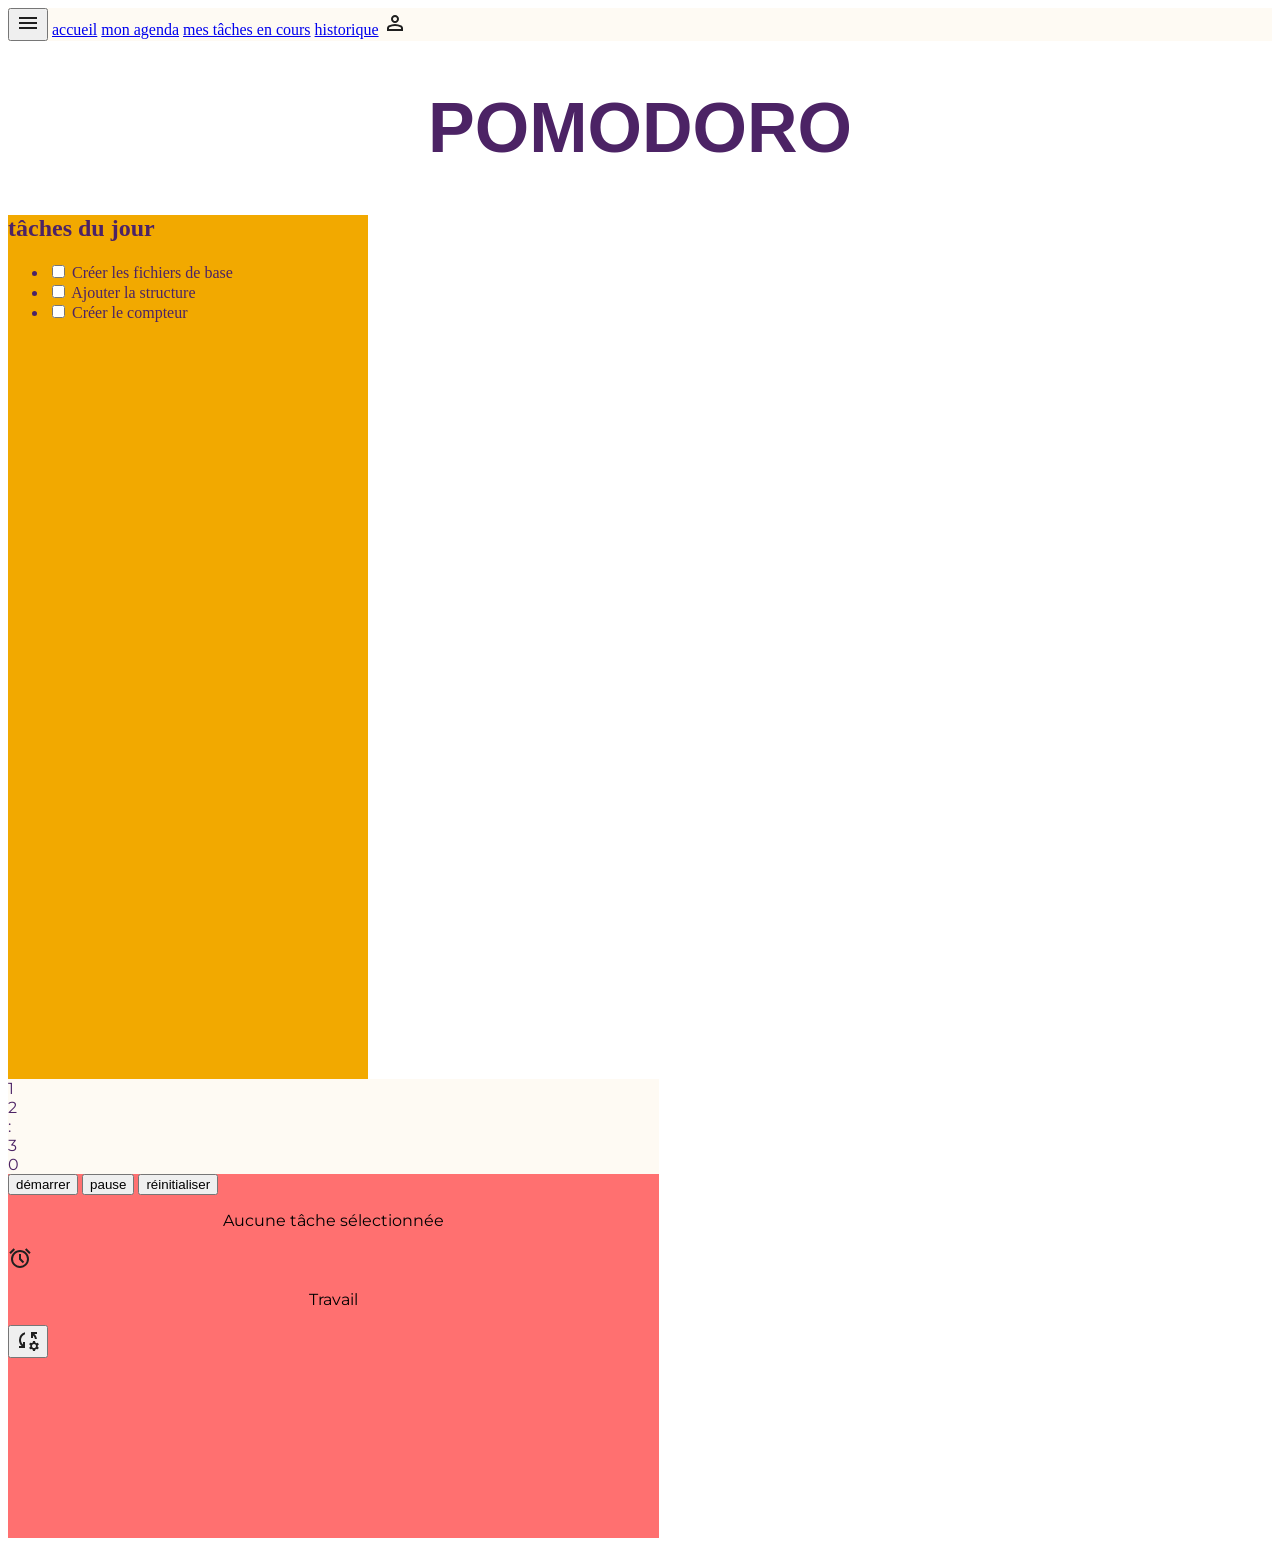
==== index.html @ f7569a86 "Correction de la structure HTML de l'accueil et ajout des icônes" ====
<!DOCTYPE html>
<html lang="fr">
<head>
    <meta charset="UTF-8">
    <meta name="viewport" content="width=device-width, initial-scale=1.0">
    <title>ACCUEIL</title>

   <!--Téléchargement police GoogleFonts titre-->
    <link rel="preconnect" href="https://fonts.googleapis.com">
    <link rel="preconnect" href="https://fonts.gstatic.com" crossorigin>
    <link href="https://fonts.googleapis.com/css2?family=Playwrite+AR+Guides&display=swap" rel="stylesheet">  
    
    <!--Téléchargement police GoogleFonts texte de motivation-->
    <link href="https://fonts.googleapis.com/css2?family=Dancing+Script:wght@400..700&display=swap" rel="stylesheet">

    <!--Téléchargement police GoogleFonts texte classique-->
    <link href="https://fonts.googleapis.com/css2?family=Montserrat:ital,wght@0,100..900;1,100..900&display=swap" rel="stylesheet">
    
    <!--lien vers la page CSS-->
     <link rel="stylesheet" href="./style.css">
</head>

<!------------------------------------------------------------------------------------------------------------------>

<body>
    <header>
    <!--Barre de navigation-->
        <nav class="menu">
            <button type="button" class="btn-burger"><img src="./icones/menu_24dp_1F1F1F_FILL0_wght400_GRAD0_opsz24.svg" alt="Ouvrir le menu">
            </button>
            
            <a href="./index.html">accueil</a>
            <a href="./agenda.html">mon agenda</a>
            <a href="./tache-en-cours.html">mes tâches en cours</a>
            <a href="./historique.html">historique</a>
            <a href="./compte.html"><img src="./icones/person_24dp_1F1F1F_FILL0_wght400_GRAD0_opsz24.svg" alt="Mon compte"></a>
        </nav>
    </header>
<main>
        <!--Titre principal-->
        <h1 class="titre">pomodoro</h1>

        <!--Panneau vertical gauche-->
<aside class="aside">
    <h2 class="titre-aside">tâches du jour</h2>
         <!--Liste à cocher: Tâches dynamiques -->
        <ul>
            <li>
                <input type="checkbox" id="tache-1">
                <label for="tache-1">Créer les fichiers de base</label>
            </li>            
            <li>
                <input type="checkbox" id="tache-2">
                <label for="tache-2">Ajouter la structure</label>
            </li>
            <li>
                <input type="checkbox" id="tache-3">
                <label for="tache-3">Créer le compteur</label>   
            </li>
        </ul>              
</aside>


    <div class="chrono">   
         <!--chronométre-->
        <div class="compteur">
            <div class="cadre" id="dizaine-minutes">1</div>
            <div class="cadre" id="unite-minutes">2</div>
            <div class="cadre">:</div>
            <div class="cadre" id="dizaine-secondes">3</div> 
            <div class="cadre" id="unite-secondes">0</div> 
        </div>
            <!--Boutons-->
        <div class="boutons">
            <button type="button" id="btn-demarrer">démarrer</button>
            <button type="button" id="btn-pause">pause</button>
            <button type="button" id="btn-reinitialiser">réinitialiser</button>
        </div>

    <!--Affichage de la tâche en cours -->
        <p id="explication-tache">Aucune tâche sélectionnée</p>

        <!--Indication phase concernée: travail-pause- alt "" si décorative-->
            <img src="./icones/alarm_30dp_1F1F1F_FILL0_wght400_GRAD0_opsz24.svg" alt="">
        <p id="phase">Travail</p>

        <!--VOIR SI ON PEUX CREER UNE ANIMATION HORLOGE-->

        <button type="button">
        <img src="./icones/rule_settings_24dp_1F1F1F_FILL0_wght400_GRAD0_opsz24.svg" alt="Paramètres">
        </button>
    </div>

</main>
  
    



    <script src="./script.js"></script>
</body>
</html>
---- style.css ----
:root {
/*Variables couleurs principales du site*/
/*Header et certains texte*/
  --couleur-principale: #4C2365;
/*Cadre compteur et certains texte*/
  --couleur-secondaire: #FEFAF3;
/*Fond de l'aside "Gauche"*/
  --couleur-aside: #F2A900;
/*Encadrement compteur et tâches reportées*/ 
  --couleur-taches-reportees: #FF7070;

/*Variables polices du site*/
  --police-titre:"Bungee", sans-serif;
  --police-motivation:"Dancing Script", cursive;
  --police-texte:"Montserrat", sans-serif;

/*variables taille de texte*/
  --taille-police-titre: 70px;
  --taille-police-motivation: 24px;
  --taille-police-texte:16px;
}
/*-----------------------------------------------------------------------------------------------------------*/

/*CSS de la page*/
.menu{
  background-color: var(--couleur-secondaire);
  color: var(--couleur-principale);
}
.header{
    background-color: var(--couleur-principale);
    font-size: 16px;
}
.titre{
    font-size: var(--taille-police-titre);
    font-family: var(--police-titre);
    color: var(--couleur-principale);
    text-align: center;
    text-transform: uppercase;
}
.motivation{
    font-family: var(--police-motivation);
    font-size: var(--taille-police-motivation);
    color: var(--couleur-texte);
    text-align: center;
}
 /*CSS Barre latérale gauche*/  
.aside{
    background-color: var(--couleur-aside);
    width:360px ;
    height: 864px;
}
.titre-aside{
    font-size: var(--taille-police-motivation);
    color: var(--couleur-principale);
}
ul,li{
    color: var(--couleur-principale);
    font-size: var(--taille-police-texte);
}
p{
    color: var(--couleur-texte);
    font-family: var(--police-texte);
    font-size: var(--taille-police-texte);
    text-align: center;
}
.chrono{
  background-color: var(--couleur-taches-reportees);
  width: 651px;
  height: 459px;
}
.compteur{
    background-color: var(--couleur-secondaire);                                                
    
    font-family: var(--police-texte);
    font-size: var(--taille-police-texte);
    color: var(--couleur-principale);
}
.boutons{
  border-radius: 8px;
  color: var(--couleur-principale);
}
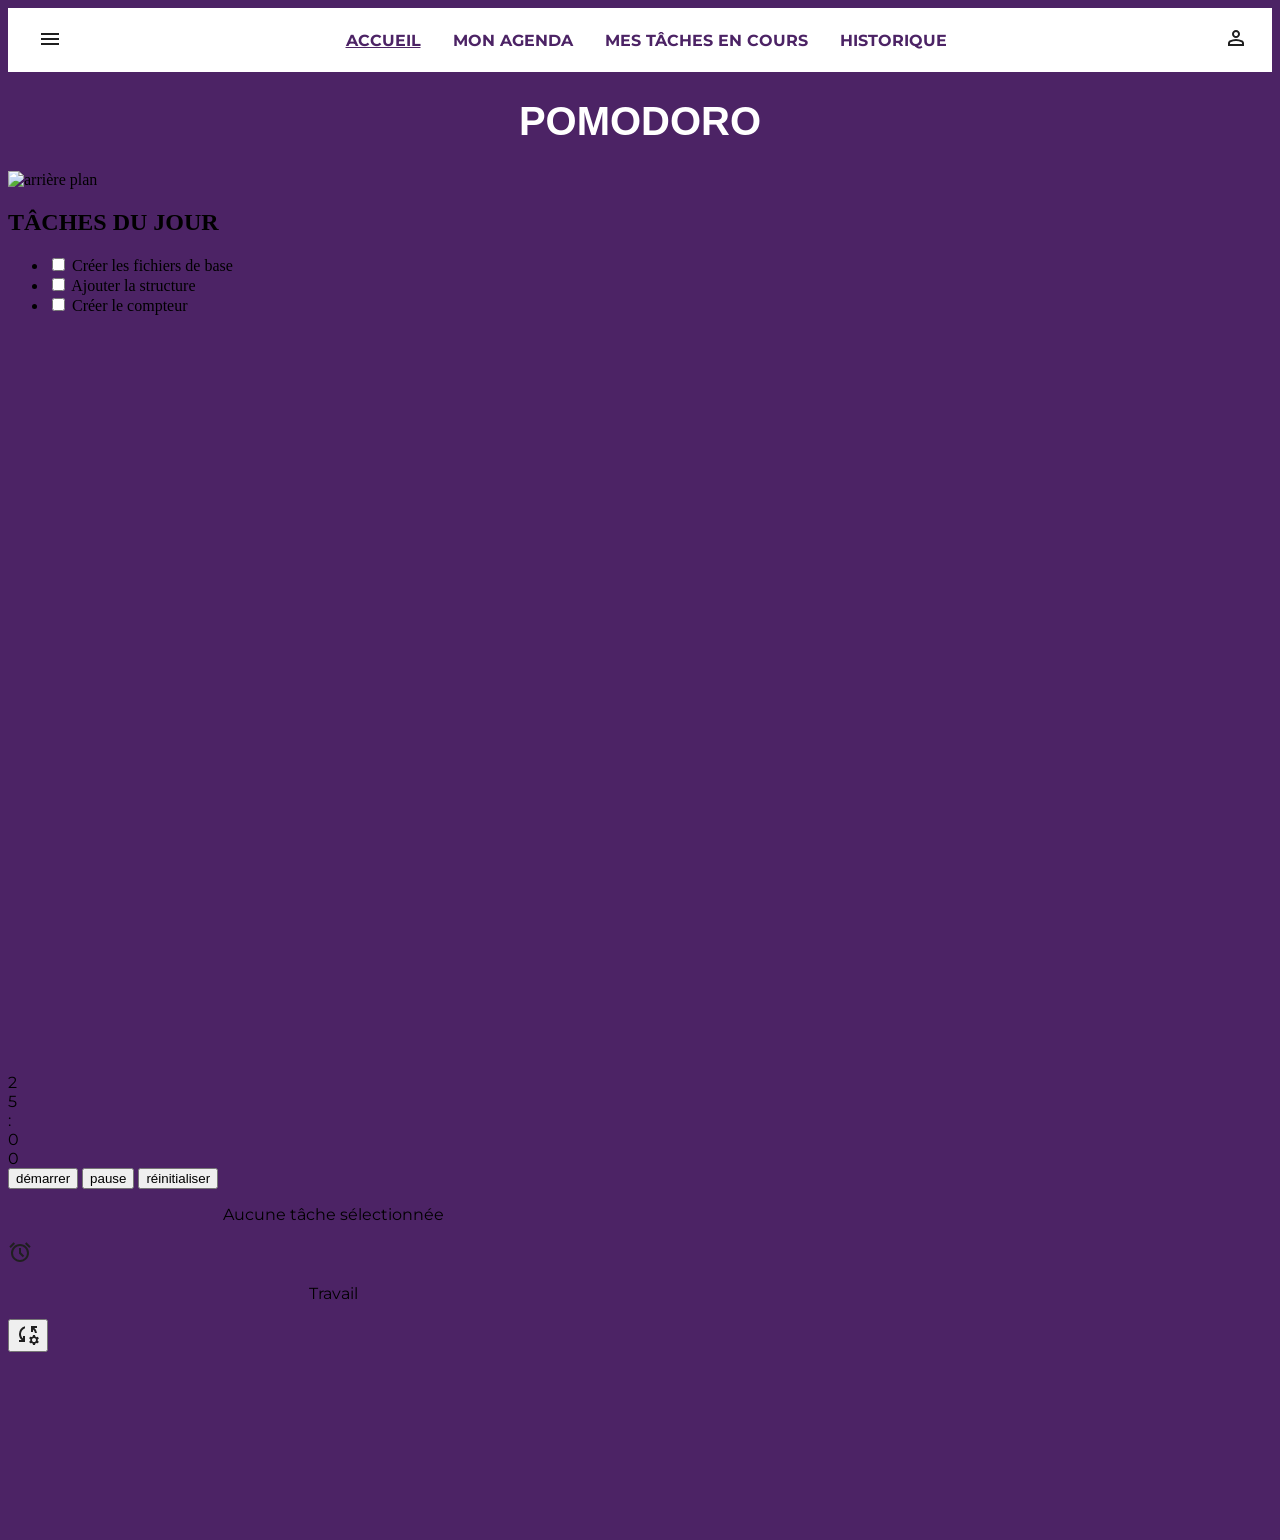
==== commit 1fe7c761: "Mise en forme de la barre de navigation avec flexbox" ====
--- a/index.html
+++ b/index.html
@@ -3,7 +3,7 @@
 <head>
     <meta charset="UTF-8">
     <meta name="viewport" content="width=device-width, initial-scale=1.0">
-    <title>ACCUEIL</title>
+    <title>Pomodoro - Accueil</title>
 
    <!--Téléchargement police GoogleFonts titre-->
     <link rel="preconnect" href="https://fonts.googleapis.com">
@@ -21,28 +21,33 @@
 </head>
 
 <!------------------------------------------------------------------------------------------------------------------>
-
 <body>
+    <!--Entête-->
     <header>
     <!--Barre de navigation-->
         <nav class="menu">
             <button type="button" class="btn-burger"><img src="./icones/menu_24dp_1F1F1F_FILL0_wght400_GRAD0_opsz24.svg" alt="Ouvrir le menu">
             </button>
-            
-            <a href="./index.html">accueil</a>
-            <a href="./agenda.html">mon agenda</a>
-            <a href="./tache-en-cours.html">mes tâches en cours</a>
-            <a href="./historique.html">historique</a>
-            <a href="./compte.html"><img src="./icones/person_24dp_1F1F1F_FILL0_wght400_GRAD0_opsz24.svg" alt="Mon compte"></a>
+            <div class="liens">
+                <a href="./index.html" aria-current="page">accueil</a>
+                <a href="./agenda.html">mon agenda</a>
+                <a href="./tache-en-cours.html">mes tâches en cours</a>
+                <a href="./historique.html">historique</a>
+            </div>
+                <a href="./compte.html"><img src="./icones/person_24dp_1F1F1F_FILL0_wght400_GRAD0_opsz24.svg" alt="Mon compte"></a>
         </nav>
     </header>
-<main>
+
+    <!---------------------------------------------------------------------------------------------------------------->
+    <main>  
         <!--Titre principal-->
         <h1 class="titre">pomodoro</h1>
+        <img src="./images/fond-temporaire.jpg" alt="arrière plan">
 
-        <!--Panneau vertical gauche-->
-<aside class="aside">
-    <h2 class="titre-aside">tâches du jour</h2>
+        <!--Panneaux verticaux -->
+        <div class="panneaux-verticaux">
+    <aside class="aside">
+        <h2 class="titre-aside">tâches du jour</h2>
          <!--Liste à cocher: Tâches dynamiques -->
         <ul>
             <li>
@@ -58,16 +63,16 @@
                 <label for="tache-3">Créer le compteur</label>   
             </li>
         </ul>              
-</aside>
+    </aside>
 
 
     <div class="chrono">   
          <!--chronométre-->
         <div class="compteur">
-            <div class="cadre" id="dizaine-minutes">1</div>
-            <div class="cadre" id="unite-minutes">2</div>
-            <div class="cadre">:</div>
-            <div class="cadre" id="dizaine-secondes">3</div> 
+            <div class="cadre" id="dizaine-minutes">2</div>
+            <div class="cadre" id="unite-minutes">5</div>
+            <div class="separateur">:</div>
+            <div class="cadre" id="dizaine-secondes">0</div> 
             <div class="cadre" id="unite-secondes">0</div> 
         </div>
             <!--Boutons-->
@@ -91,9 +96,9 @@
         </button>
     </div>
 
-</main>
+    </main>
   
-    
+    </div>
 
 
 
--- a/style.css
+++ b/style.css
@@ -1,13 +1,13 @@
 :root {
 /*Variables couleurs principales du site*/
 /*Header et certains texte*/
-  --couleur-principale: #4C2365;
+  --couleur-violet: #4C2365;
 /*Cadre compteur et certains texte*/
-  --couleur-secondaire: #FEFAF3;
+  --couleur-blanc: #FFFFFF;
 /*Fond de l'aside "Gauche"*/
-  --couleur-aside: #F2A900;
+  --couleur-jaune: #F2A900;
 /*Encadrement compteur et tâches reportées*/ 
-  --couleur-taches-reportees: #FF7070;
+  --couleur-rose: #FF7070;
 
 /*Variables polices du site*/
   --police-titre:"Bungee", sans-serif;
@@ -15,33 +15,50 @@
   --police-texte:"Montserrat", sans-serif;
 
 /*variables taille de texte*/
-  --taille-police-titre: 70px;
+  --taille-police-titre: 40px;
   --taille-police-motivation: 24px;
   --taille-police-texte:16px;
 }
 /*-----------------------------------------------------------------------------------------------------------*/
 
 /*CSS de la page*/
+body{
+  background-color: var(--couleur-violet);
+}
 .menu{
-  background-color: var(--couleur-secondaire);
-  color: var(--couleur-principale);
+  background-color: var(--couleur-blanc);
+  display: flex;
+  align-items: center;
+  justify-content: space-between;
+  padding: 0 24px;
+  height: 64px;
 }
-.header{
-    background-color: var(--couleur-principale);
-    font-size: 16px;
+.btn-burger{
+  background: none;
+  border: none;
+  cursor:pointer;
+}
+.liens{
+  display: flex;
+  gap: 32px;
+}
+.liens a{
+  color: var(--couleur-violet);
+  text-decoration: none;
+  font-family: var(--police-texte);
+  font-weight: bold;
+  font-size: var(--taille-police-texte);
+  text-transform: uppercase;
+}
+.liens a[aria-current="page"]{
+  text-decoration: underline;
 }
 .titre{
     font-size: var(--taille-police-titre);
     font-family: var(--police-titre);
-    color: var(--couleur-principale);
+    color: var(--couleur-blanc);
     text-align: center;
     text-transform: uppercase;
-}
-.motivation{
-    font-family: var(--police-motivation);
-    font-size: var(--taille-police-motivation);
-    color: var(--couleur-texte);
-    text-align: center;
 }
  /*CSS Barre latérale gauche*/  
 .aside{
@@ -52,6 +69,7 @@
 .titre-aside{
     font-size: var(--taille-police-motivation);
     color: var(--couleur-principale);
+    text-transform: uppercase;
 }
 ul,li{
     color: var(--couleur-principale);
@@ -77,6 +95,5 @@
 }
 .boutons{
   border-radius: 8px;
-  color: var(--couleur-principale);
-}
-
+  color: var(--couleur-violet);
+}
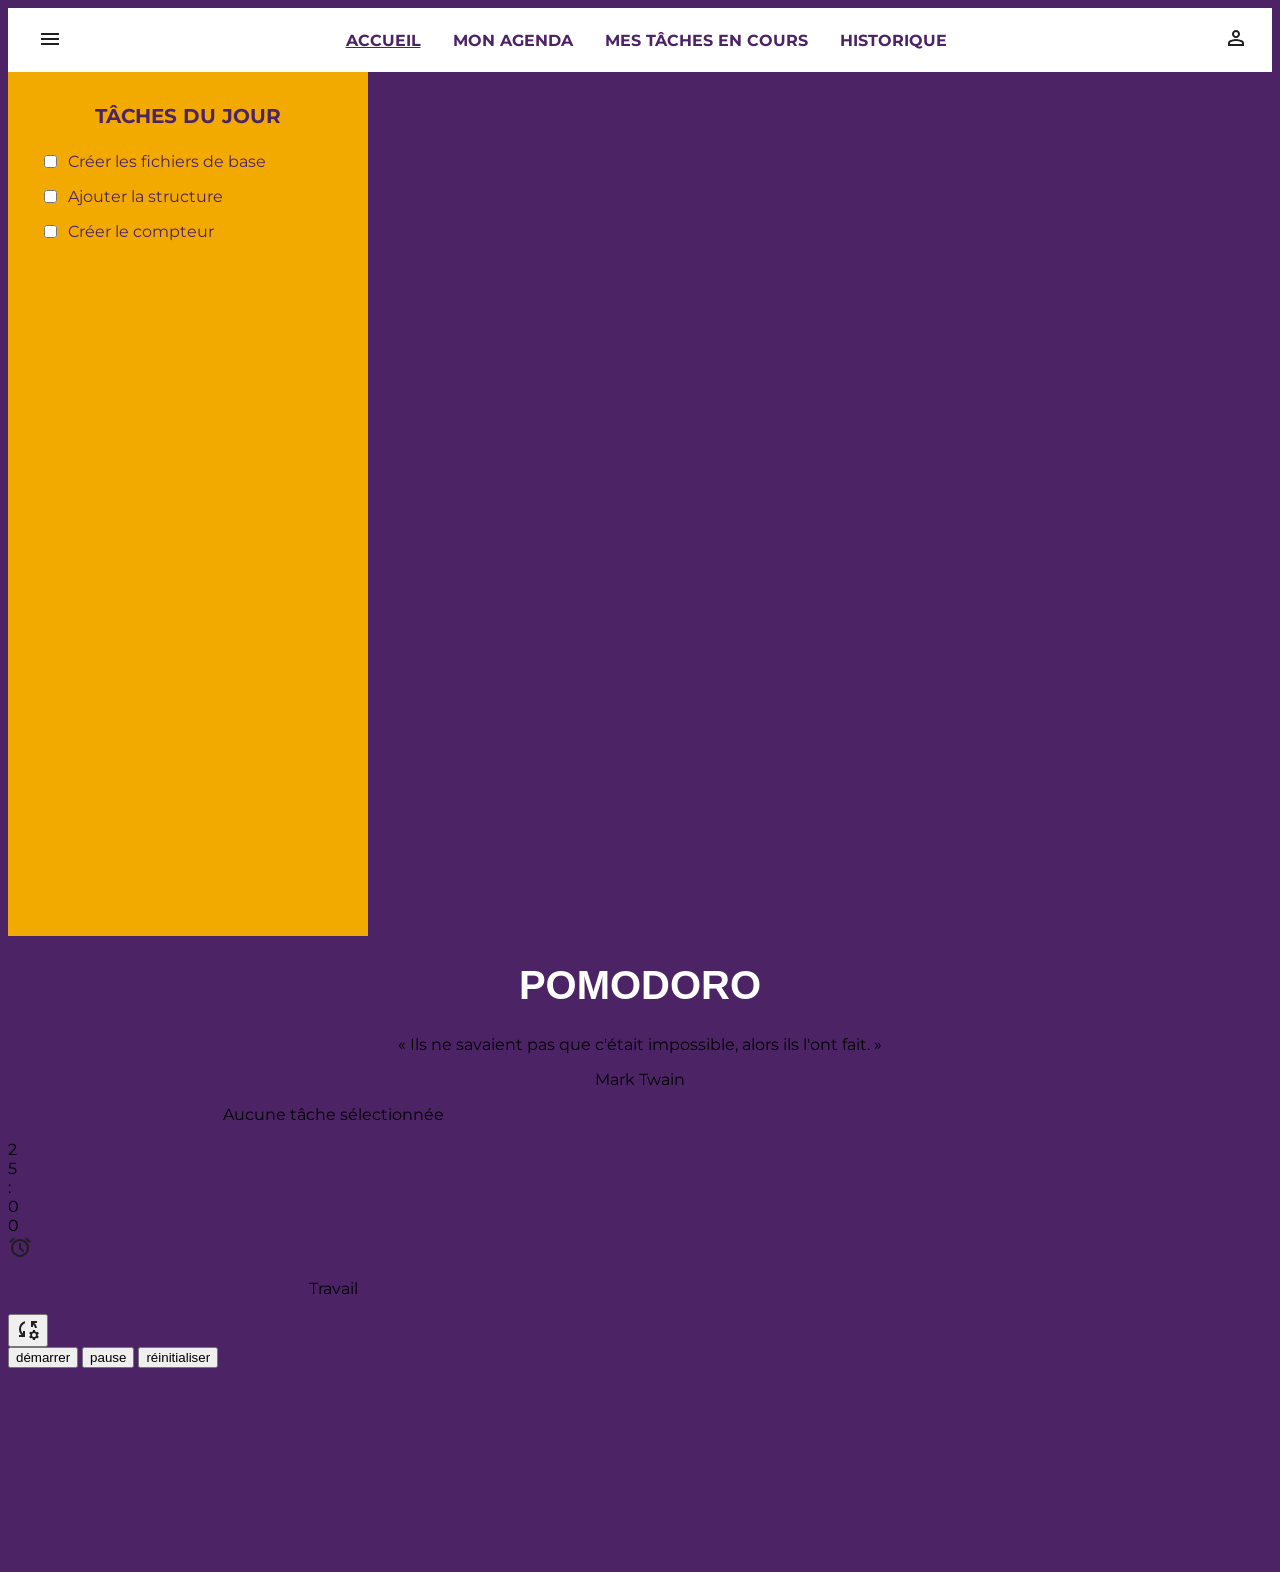
==== commit f6a7280f: "Réorganisation de le structure HTML selon la maquette FIGMA" ====
--- a/index.html
+++ b/index.html
@@ -1,107 +1,133 @@
-<!DOCTYPE html>
+<!doctype html>
 <html lang="fr">
-<head>
-    <meta charset="UTF-8">
-    <meta name="viewport" content="width=device-width, initial-scale=1.0">
+  <head>
+    <meta charset="UTF-8" />
+    <meta name="viewport" content="width=device-width, initial-scale=1.0" />
     <title>Pomodoro - Accueil</title>
 
-   <!--Téléchargement police GoogleFonts titre-->
-    <link rel="preconnect" href="https://fonts.googleapis.com">
-    <link rel="preconnect" href="https://fonts.gstatic.com" crossorigin>
-    <link href="https://fonts.googleapis.com/css2?family=Playwrite+AR+Guides&display=swap" rel="stylesheet">  
-    
+    <!--Téléchargement police GoogleFonts titre-->
+    <link rel="preconnect" href="https://fonts.googleapis.com" />
+    <link rel="preconnect" href="https://fonts.gstatic.com" crossorigin />
+    <link
+      href="https://fonts.googleapis.com/css2?family=Playwrite+AR+Guides&display=swap"
+      rel="stylesheet"
+    />
+
     <!--Téléchargement police GoogleFonts texte de motivation-->
-    <link href="https://fonts.googleapis.com/css2?family=Dancing+Script:wght@400..700&display=swap" rel="stylesheet">
+    <link
+      href="https://fonts.googleapis.com/css2?family=Dancing+Script:wght@400..700&display=swap"
+      rel="stylesheet"
+    />
 
     <!--Téléchargement police GoogleFonts texte classique-->
-    <link href="https://fonts.googleapis.com/css2?family=Montserrat:ital,wght@0,100..900;1,100..900&display=swap" rel="stylesheet">
-    
+    <link
+      href="https://fonts.googleapis.com/css2?family=Montserrat:ital,wght@0,100..900;1,100..900&display=swap"
+      rel="stylesheet"
+    />
+
     <!--lien vers la page CSS-->
-     <link rel="stylesheet" href="./style.css">
-</head>
+    <link rel="stylesheet" href="./style.css" />
+  </head>
 
-<!------------------------------------------------------------------------------------------------------------------>
-<body>
+  <!------------------------------------------------------------------------------------------------------------------>
+  <body>
     <!--Entête-->
     <header>
-    <!--Barre de navigation-->
-        <nav class="menu">
-            <button type="button" class="btn-burger"><img src="./icones/menu_24dp_1F1F1F_FILL0_wght400_GRAD0_opsz24.svg" alt="Ouvrir le menu">
-            </button>
-            <div class="liens">
-                <a href="./index.html" aria-current="page">accueil</a>
-                <a href="./agenda.html">mon agenda</a>
-                <a href="./tache-en-cours.html">mes tâches en cours</a>
-                <a href="./historique.html">historique</a>
-            </div>
-                <a href="./compte.html"><img src="./icones/person_24dp_1F1F1F_FILL0_wght400_GRAD0_opsz24.svg" alt="Mon compte"></a>
-        </nav>
+      <!--Barre de navigation-->
+      <nav class="menu">
+        <button type="button" class="btn-burger">
+          <img
+            src="./icones/menu_24dp_1F1F1F_FILL0_wght400_GRAD0_opsz24.svg"
+            alt="Ouvrir le menu"
+          />
+        </button>
+        <div class="liens">
+          <a href="./index.html" aria-current="page">accueil</a>
+          <a href="./agenda.html">mon agenda</a>
+          <a href="./tache-en-cours.html">mes tâches en cours</a>
+          <a href="./historique.html">historique</a>
+        </div>
+        <a href="./compte.html"
+          ><img
+            src="./icones/person_24dp_1F1F1F_FILL0_wght400_GRAD0_opsz24.svg"
+            alt="Mon compte"
+        /></a>
+      </nav>
     </header>
 
     <!---------------------------------------------------------------------------------------------------------------->
-    <main>  
+    <!--Panneaux verticaux -->
+    <div class="panneaux-verticaux">
+      <aside class="aside">
+        <h2 class="titre-aside">tâches du jour</h2>
+        <!--Liste à cocher: Tâches dynamiques -->
+        <ul>
+          <li>
+            <input type="checkbox" id="tache-1" />
+            <label for="tache-1">Créer les fichiers de base</label>
+          </li>
+          <li>
+            <input type="checkbox" id="tache-2" />
+            <label for="tache-2">Ajouter la structure</label>
+          </li>
+          <li>
+            <input type="checkbox" id="tache-3" />
+            <label for="tache-3">Créer le compteur</label>
+          </li>
+        </ul>
+      </aside>
+
+      <!--contenu principal-->
+      <main>
         <!--Titre principal-->
         <h1 class="titre">pomodoro</h1>
-        <img src="./images/fond-temporaire.jpg" alt="arrière plan">
 
-        <!--Panneaux verticaux -->
-        <div class="panneaux-verticaux">
-    <aside class="aside">
-        <h2 class="titre-aside">tâches du jour</h2>
-         <!--Liste à cocher: Tâches dynamiques -->
-        <ul>
-            <li>
-                <input type="checkbox" id="tache-1">
-                <label for="tache-1">Créer les fichiers de base</label>
-            </li>            
-            <li>
-                <input type="checkbox" id="tache-2">
-                <label for="tache-2">Ajouter la structure</label>
-            </li>
-            <li>
-                <input type="checkbox" id="tache-3">
-                <label for="tache-3">Créer le compteur</label>   
-            </li>
-        </ul>              
-    </aside>
+        <!--Citation et auteur-->
+        <div class="citation">
+          <p>
+            « Ils ne savaient pas que c'était impossible, alors ils l'ont fait.
+            »
+          </p>
+          <p>Mark Twain</p>
+        </div>
 
-
-    <div class="chrono">   
-         <!--chronométre-->
-        <div class="compteur">
+        <!--chronomètre-->
+        <div class="chrono">
+          <!--Affichage de la tâche en cours -->
+          <p id="explication-tache">Aucune tâche sélectionnée</p>
+          <div class="compteur">
             <div class="cadre" id="dizaine-minutes">2</div>
             <div class="cadre" id="unite-minutes">5</div>
             <div class="separateur">:</div>
-            <div class="cadre" id="dizaine-secondes">0</div> 
-            <div class="cadre" id="unite-secondes">0</div> 
-        </div>
-            <!--Boutons-->
-        <div class="boutons">
+            <div class="cadre" id="dizaine-secondes">0</div>
+            <div class="cadre" id="unite-secondes">0</div>
+          </div>
+
+          <!--Indication phase concernée: travail-pause- alt "" si décorative-->
+          <div class="ligne-phase">
+            <img
+              src="./icones/alarm_30dp_1F1F1F_FILL0_wght400_GRAD0_opsz24.svg"
+              alt=""
+            />
+            <p id="phase">Travail</p>
+            <button type="button">
+              <img
+                src="./icones/rule_settings_24dp_1F1F1F_FILL0_wght400_GRAD0_opsz24.svg"
+                alt="Paramètres"
+              />
+            </button>
+            <!--VOIR SI ON PEUX CREER UNE ANIMATION HORLOGE-->
+          </div>
+          <!--Boutons-->
+          <div class="boutons">
             <button type="button" id="btn-demarrer">démarrer</button>
             <button type="button" id="btn-pause">pause</button>
             <button type="button" id="btn-reinitialiser">réinitialiser</button>
+          </div>
         </div>
-
-    <!--Affichage de la tâche en cours -->
-        <p id="explication-tache">Aucune tâche sélectionnée</p>
-
-        <!--Indication phase concernée: travail-pause- alt "" si décorative-->
-            <img src="./icones/alarm_30dp_1F1F1F_FILL0_wght400_GRAD0_opsz24.svg" alt="">
-        <p id="phase">Travail</p>
-
-        <!--VOIR SI ON PEUX CREER UNE ANIMATION HORLOGE-->
-
-        <button type="button">
-        <img src="./icones/rule_settings_24dp_1F1F1F_FILL0_wght400_GRAD0_opsz24.svg" alt="Paramètres">
-        </button>
+      </main>
     </div>
 
-    </main>
-  
-    </div>
-
-
-
     <script src="./script.js"></script>
-</body>
-</html>+  </body>
+</html>
--- a/style.css
+++ b/style.css
@@ -18,6 +18,9 @@
   --taille-police-titre: 40px;
   --taille-police-motivation: 24px;
   --taille-police-texte:16px;
+}
+*{
+  box-sizing: border-box;
 }
 /*-----------------------------------------------------------------------------------------------------------*/
 
@@ -62,18 +65,36 @@
 }
  /*CSS Barre latérale gauche*/  
 .aside{
-    background-color: var(--couleur-aside);
+    background-color: var(--couleur-jaune);
     width:360px ;
     height: 864px;
+    padding: 32px;
+    font-family: var(--police-texte);
+    font-size: var(--taille-police-texte);
+    color: var(--couleur-violet);
 }
 .titre-aside{
-    font-size: var(--taille-police-motivation);
+    font-size: 20px;
     color: var(--couleur-principale);
     text-transform: uppercase;
+    margin: 0 0 24px 0;
+    text-align: center;
 }
-ul,li{
-    color: var(--couleur-principale);
-    font-size: var(--taille-police-texte);
+.aside ul{
+    list-style: none;
+    padding: 0;
+    margin: 0;
+
+}
+ul{
+  display: flex;
+  flex-direction: column;
+  gap: 16px;
+}
+.aside li{
+  display: flex;
+  align-items: center;
+  gap: 8px;
 }
 p{
     color: var(--couleur-texte);
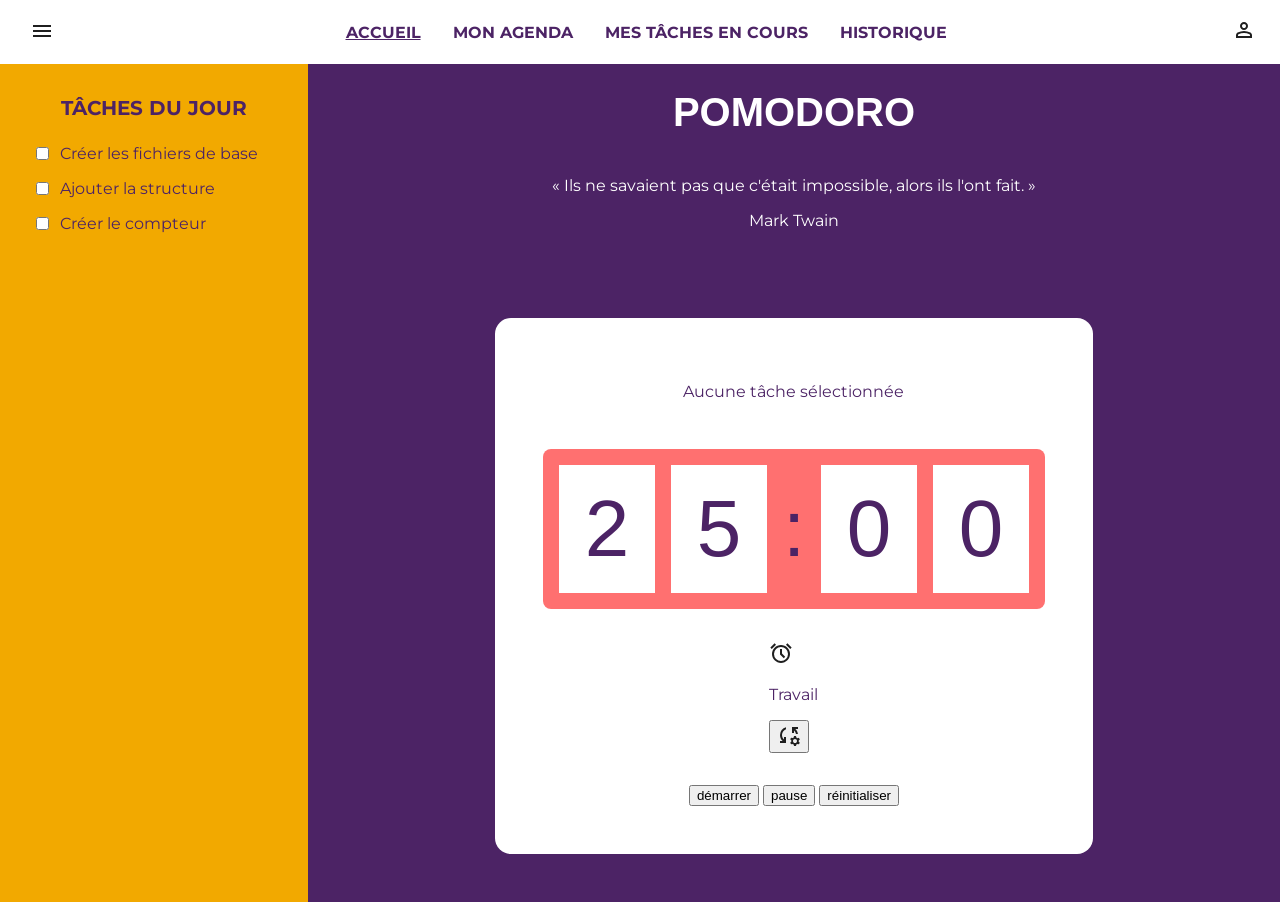
==== commit c0922613: "Mise en forme du compteur" ====
--- a/index.html
+++ b/index.html
@@ -84,11 +84,11 @@
 
         <!--Citation et auteur-->
         <div class="citation">
-          <p>
+          <p id="phrase-du-jour">
             « Ils ne savaient pas que c'était impossible, alors ils l'ont fait.
             »
           </p>
-          <p>Mark Twain</p>
+          <p id="auteur">Mark Twain</p>
         </div>
 
         <!--chronomètre-->
--- a/style.css
+++ b/style.css
@@ -1,34 +1,35 @@
 :root {
-/*Variables couleurs principales du site*/
-/*Header et certains texte*/
-  --couleur-violet: #4C2365;
-/*Cadre compteur et certains texte*/
-  --couleur-blanc: #FFFFFF;
-/*Fond de l'aside "Gauche"*/
-  --couleur-jaune: #F2A900;
-/*Encadrement compteur et tâches reportées*/ 
-  --couleur-rose: #FF7070;
+  /*Variables couleurs principales du site*/
+  /*Header et certains texte*/
+  --couleur-violet: #4c2365;
+  /*Cadre compteur et certains texte*/
+  --couleur-blanc: #ffffff;
+  /*Fond de l'aside "Gauche"*/
+  --couleur-jaune: #f2a900;
+  /*Encadrement compteur et tâches reportées*/
+  --couleur-rose: #ff7070;
 
-/*Variables polices du site*/
-  --police-titre:"Bungee", sans-serif;
-  --police-motivation:"Dancing Script", cursive;
-  --police-texte:"Montserrat", sans-serif;
+  /*Variables polices du site*/
+  --police-titre: "Bungee", sans-serif;
+  --police-motivation: "Dancing Script", cursive;
+  --police-texte: "Montserrat", sans-serif;
 
-/*variables taille de texte*/
+  /*variables taille de texte*/
   --taille-police-titre: 40px;
   --taille-police-motivation: 24px;
-  --taille-police-texte:16px;
+  --taille-police-texte: 16px;
 }
-*{
+* {
   box-sizing: border-box;
 }
 /*-----------------------------------------------------------------------------------------------------------*/
 
 /*CSS de la page*/
-body{
+body {
   background-color: var(--couleur-violet);
+  margin: 0;
 }
-.menu{
+.menu {
   background-color: var(--couleur-blanc);
   display: flex;
   align-items: center;
@@ -36,16 +37,16 @@
   padding: 0 24px;
   height: 64px;
 }
-.btn-burger{
+.btn-burger {
   background: none;
   border: none;
-  cursor:pointer;
+  cursor: pointer;
 }
-.liens{
+.liens {
   display: flex;
   gap: 32px;
 }
-.liens a{
+.liens a {
   color: var(--couleur-violet);
   text-decoration: none;
   font-family: var(--police-texte);
@@ -53,68 +54,102 @@
   font-size: var(--taille-police-texte);
   text-transform: uppercase;
 }
-.liens a[aria-current="page"]{
+.liens a[aria-current="page"] {
   text-decoration: underline;
 }
-.titre{
-    font-size: var(--taille-police-titre);
-    font-family: var(--police-titre);
-    color: var(--couleur-blanc);
-    text-align: center;
-    text-transform: uppercase;
+.titre {
+  margin: 0;
+  height: 96px;
+  display: flex;
+  align-items: center;
+  justify-content: center;
+  font-size: var(--taille-police-titre);
+  font-family: var(--police-titre);
+  color: var(--couleur-blanc);
+  text-transform: uppercase;
 }
- /*CSS Barre latérale gauche*/  
-.aside{
-    background-color: var(--couleur-jaune);
-    width:360px ;
-    height: 864px;
-    padding: 32px;
-    font-family: var(--police-texte);
-    font-size: var(--taille-police-texte);
-    color: var(--couleur-violet);
+/*CSS Barre latérale gauche*/
+.aside {
+  background-color: var(--couleur-jaune);
+  width: 360px;
+  padding: 32px;
+  font-family: var(--police-texte);
+  font-size: var(--taille-police-texte);
+  color: var(--couleur-violet);
 }
-.titre-aside{
-    font-size: 20px;
-    color: var(--couleur-principale);
-    text-transform: uppercase;
-    margin: 0 0 24px 0;
-    text-align: center;
+.titre-aside {
+  font-size: 20px;
+  color: var(--couleur-principale);
+  text-transform: uppercase;
+  margin: 0 0 24px 0;
+  text-align: center;
 }
-.aside ul{
-    list-style: none;
-    padding: 0;
-    margin: 0;
-
+.aside ul {
+  list-style: none;
+  padding: 0;
+  margin: 0;
 }
-ul{
+ul {
   display: flex;
   flex-direction: column;
   gap: 16px;
 }
-.aside li{
+.aside li {
   display: flex;
   align-items: center;
   gap: 8px;
 }
-p{
-    color: var(--couleur-texte);
-    font-family: var(--police-texte);
-    font-size: var(--taille-police-texte);
-    text-align: center;
+.panneaux-verticaux {
+  display: flex;
+  min-height: calc(100vh - 64px);
 }
-.chrono{
-  background-color: var(--couleur-taches-reportees);
-  width: 651px;
-  height: 459px;
+main {
+  flex: 1;
 }
-.compteur{
-    background-color: var(--couleur-secondaire);                                                
-    
-    font-family: var(--police-texte);
-    font-size: var(--taille-police-texte);
-    color: var(--couleur-principale);
+.citation {
+  background-color: #4c2365;
+  width: 972px;
+  height: 94px;
 }
-.boutons{
+.citation p {
+  color: var(--couleur-blanc);
+  font-family: var(--police-texte);
+  font-size: var(--taille-police-texte);
+  text-align: center;
+}
+.chrono {
+  background-color: var(--couleur-blanc);
+  color: var(--couleur-violet);
+  font-family: var(--police-texte);
+  border-radius: 16px;
+  padding: 48px;
+  width: fit-content;
+  margin: 48px auto;
+  display: flex;
+  flex-direction: column;
+  align-items: center;
+  gap: 32px;
+}
+.compteur {
+  background-color: var(--couleur-rose);
+  display: flex;
+  gap: 16px;
+  align-items: center;
+  padding: 16px;
   border-radius: 8px;
+}
+.cadre {
+  background-color: var(--couleur-blanc);
+  font-family: var(--police-titre);
+  display: flex;
+  width: 96px;
+  height: 128px;
+  font-size: 80px;
+  align-items: center;
+  justify-content: center;
+}
+.separateur {
   color: var(--couleur-violet);
-}+  font-family: var(--police-titre);
+  font-size: 80px;
+}
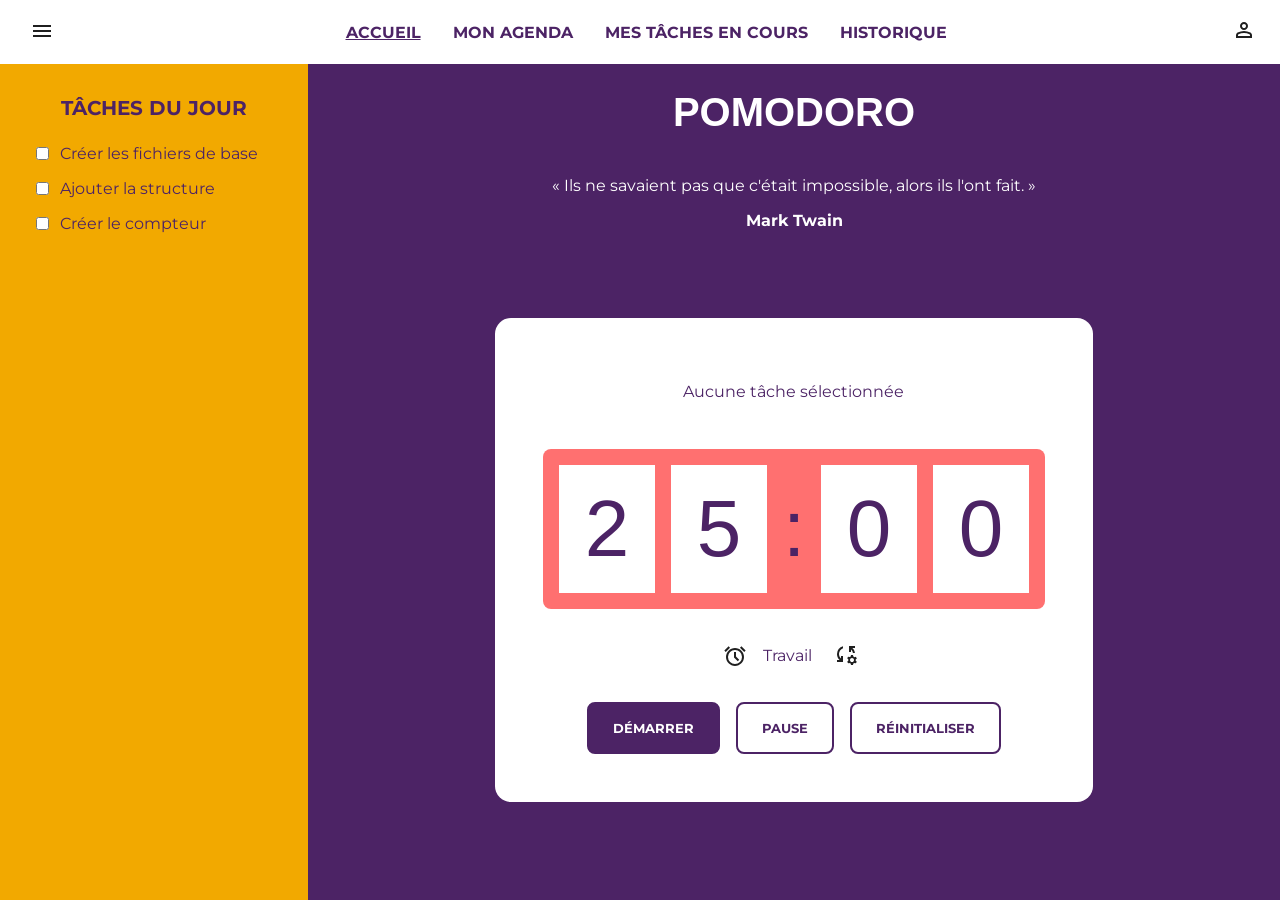
==== commit 2785d50c: "Mise en forme des boutons" ====
--- a/index.html
+++ b/index.html
@@ -88,7 +88,7 @@
             « Ils ne savaient pas que c'était impossible, alors ils l'ont fait.
             »
           </p>
-          <p id="auteur">Mark Twain</p>
+          <p class="auteur" id="auteur-du-jour">Mark Twain</p>
         </div>
 
         <!--chronomètre-->
@@ -120,9 +120,9 @@
           </div>
           <!--Boutons-->
           <div class="boutons">
-            <button type="button" id="btn-demarrer">démarrer</button>
-            <button type="button" id="btn-pause">pause</button>
-            <button type="button" id="btn-reinitialiser">réinitialiser</button>
+            <button class="demarrer" type="button" id="btn-demarrer">démarrer</button>
+            <button class="pause" type="button" id="btn-pause">pause</button>
+            <button class="reinitialiser"type="button" id="btn-reinitialiser">réinitialiser</button>
           </div>
         </div>
       </main>
--- a/style.css
+++ b/style.css
@@ -117,6 +117,9 @@
   font-size: var(--taille-police-texte);
   text-align: center;
 }
+.auteur{
+  font-weight: bold;
+}
 .chrono {
   background-color: var(--couleur-blanc);
   color: var(--couleur-violet);
@@ -153,3 +156,38 @@
   font-family: var(--police-titre);
   font-size: 80px;
 }
+.ligne-phase {
+  display: flex;
+  align-items: center;
+  gap: 16px;
+}
+.ligne-phase button {
+  background: none;
+  border: none;
+  cursor: pointer;
+}
+.ligne-phase p{
+  color: var(--couleur-violet);
+ margin: 0;
+}
+.boutons{
+  display: flex;
+  align-items: center;
+  gap: 16px;
+}
+.boutons button{
+  padding: 16px 24px;
+  border-radius: 8px;
+  font-family: var(--police-texte);
+  text-transform: uppercase;
+  font-weight: bold;
+  cursor: pointer;
+  background-color: var(--couleur-blanc);
+  color: var(--couleur-violet);
+  border: 2px solid var(--couleur-violet);
+}
+.boutons .demarrer{
+  background-color: var(--couleur-violet);
+  color: var(--couleur-blanc);
+}
+
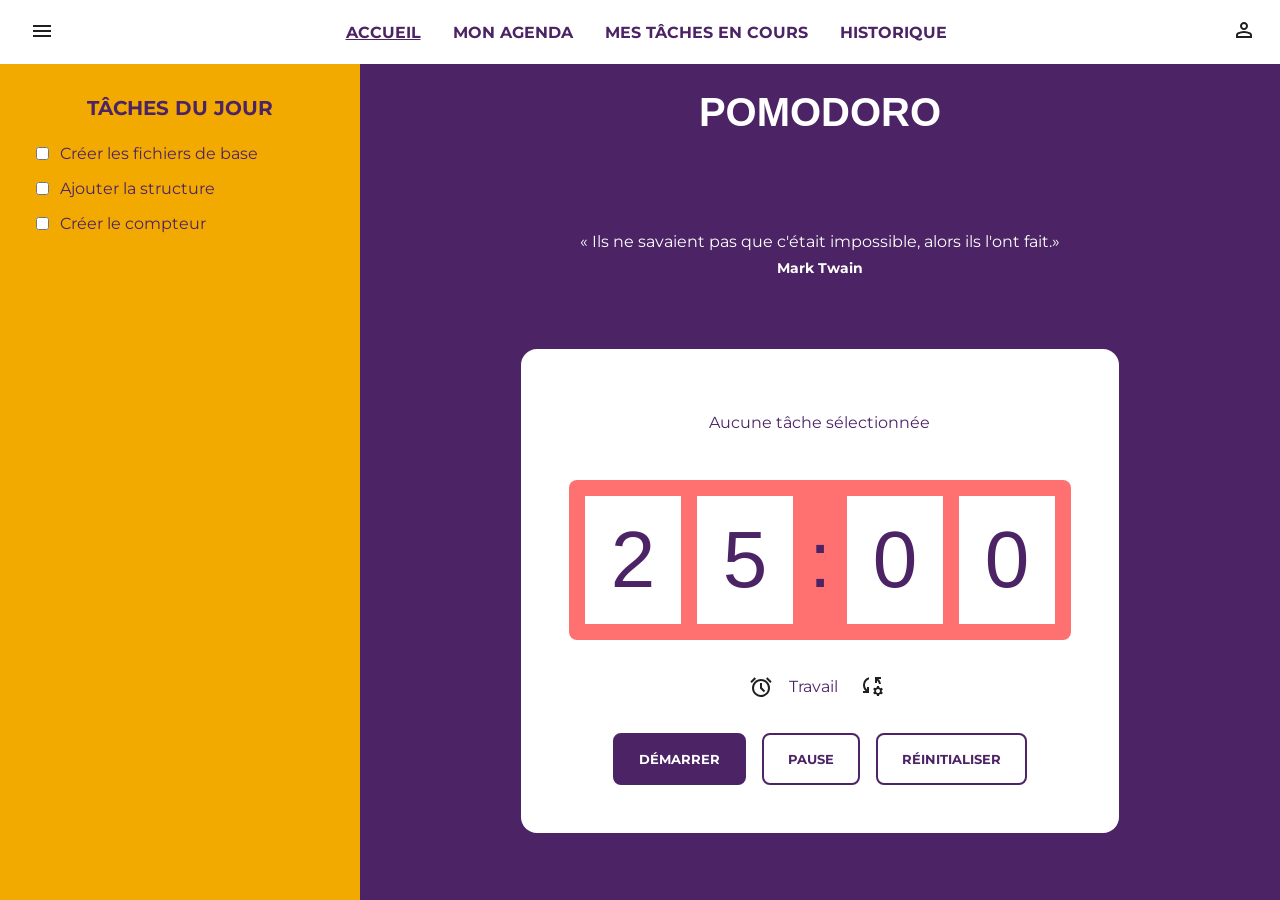
==== commit 9b50089e: "Mise en forme de la citation" ====
--- a/index.html
+++ b/index.html
@@ -85,8 +85,7 @@
         <!--Citation et auteur-->
         <div class="citation">
           <p id="phrase-du-jour">
-            « Ils ne savaient pas que c'était impossible, alors ils l'ont fait.
-            »
+            « Ils ne savaient pas que c'était impossible, alors ils l'ont fait.»
           </p>
           <p class="auteur" id="auteur-du-jour">Mark Twain</p>
         </div>
--- a/style.css
+++ b/style.css
@@ -107,18 +107,26 @@
   flex: 1;
 }
 .citation {
-  background-color: #4c2365;
-  width: 972px;
-  height: 94px;
+  display: flex;
+  flex-direction: column;
+  gap: 8px;
+  background-color: var(--couleur-violet);
+  border-radius: 8px;
+  padding: 24px 32px;
+  width:fit-content;
+  margin: 48px auto;
 }
 .citation p {
+  margin: 0;
   color: var(--couleur-blanc);
   font-family: var(--police-texte);
   font-size: var(--taille-police-texte);
   text-align: center;
-}
-.auteur{
+
+}
+.citation .auteur{
   font-weight: bold;
+  font-size: 14px;
 }
 .chrono {
   background-color: var(--couleur-blanc);
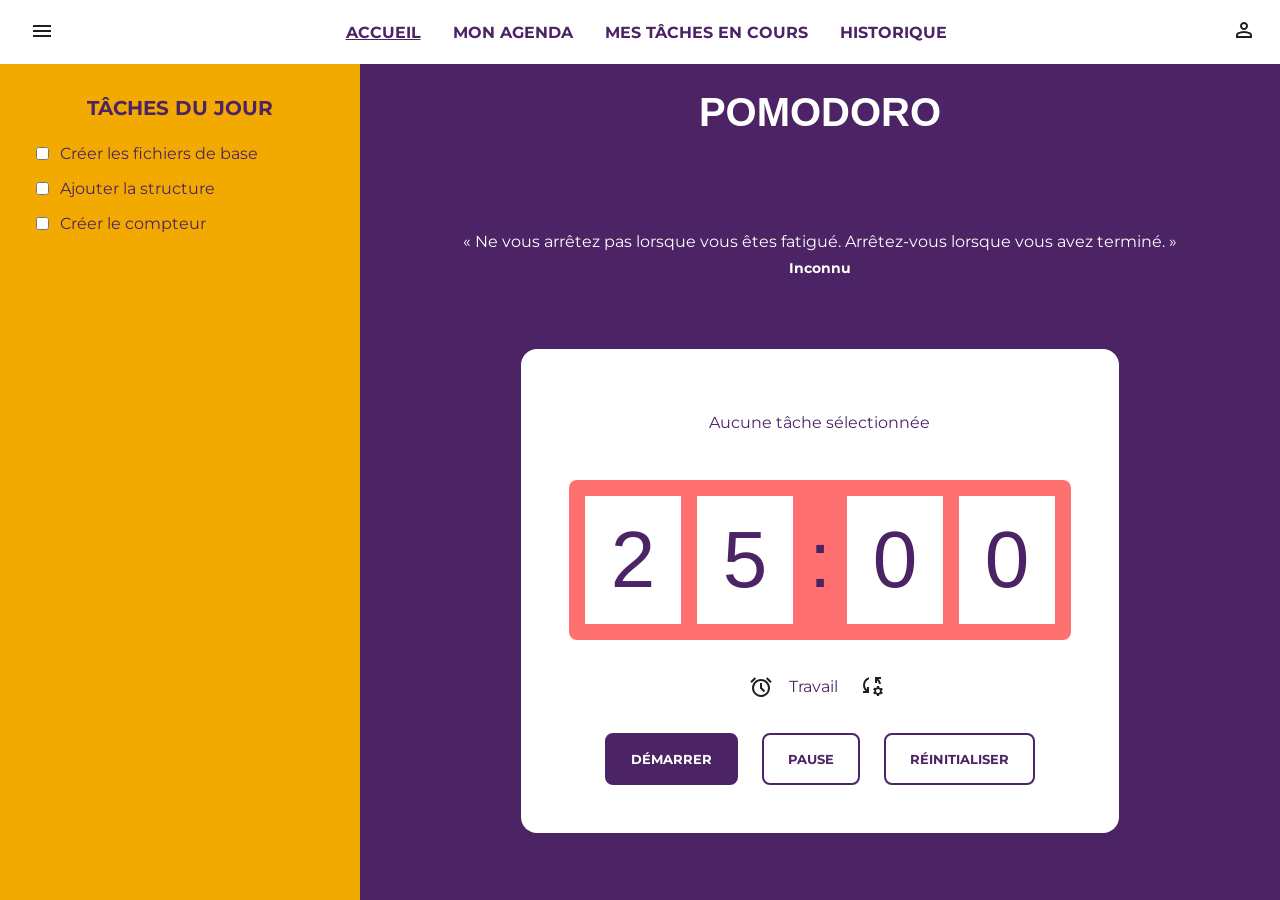
==== commit 0a2a7aea: "Phrase et auteur affichés en Javascript" ====
--- a/index.html
+++ b/index.html
@@ -81,7 +81,7 @@
       <main>
         <!--Titre principal-->
         <h1 class="titre">pomodoro</h1>
-
+     
         <!--Citation et auteur-->
         <div class="citation">
           <p id="phrase-du-jour">
@@ -129,4 +129,4 @@
 
     <script src="./script.js"></script>
   </body>
-</html>
+</html>
--- a/style.css
+++ b/style.css
@@ -59,6 +59,7 @@
 }
 .titre {
   margin: 0;
+  background-color: var(--couleur-violet);
   height: 96px;
   display: flex;
   align-items: center;
@@ -105,6 +106,9 @@
 }
 main {
   flex: 1;
+  background-image: url(./images/fond-temporaire.jpg);
+  background-size: cover;
+  background-position: center;
 }
 .citation {
   display: flex;
@@ -181,7 +185,7 @@
 .boutons{
   display: flex;
   align-items: center;
-  gap: 16px;
+  gap: 24px;
 }
 .boutons button{
   padding: 16px 24px;
@@ -198,4 +202,3 @@
   background-color: var(--couleur-violet);
   color: var(--couleur-blanc);
 }
-
